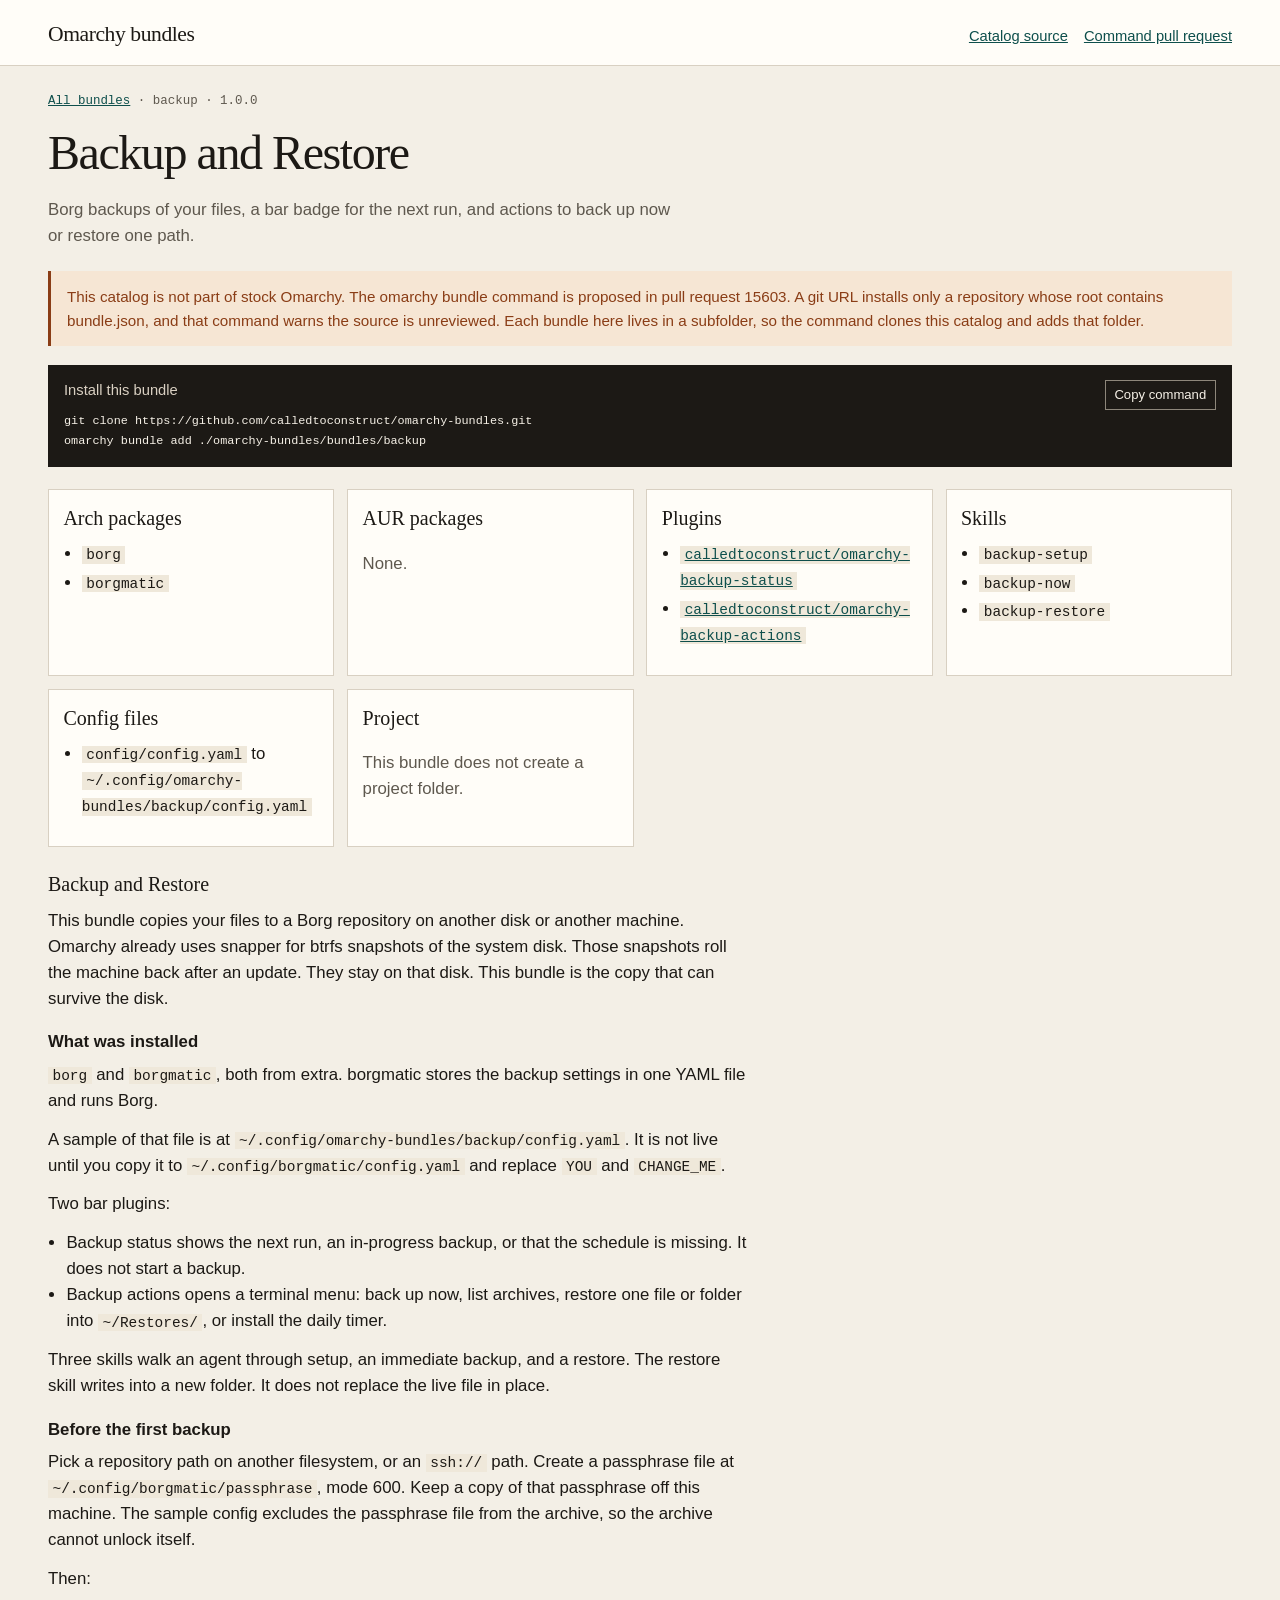
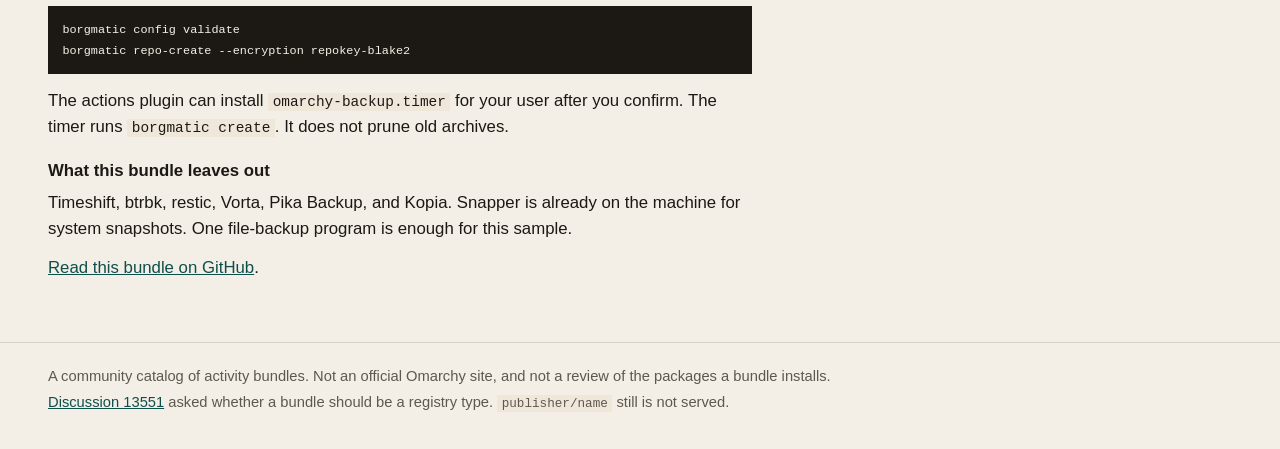
==== site/bundles/backup/index.html @ 12f72084 "Add a static catalog of the bundle install commands. scripts/build-site.py writes site/ from each bu" ====
<!DOCTYPE html>
<html lang="en">
<head>
<meta charset="utf-8">
<meta name="viewport" content="width=device-width, initial-scale=1">
<title>Backup and Restore · Omarchy bundles</title>
<link rel="stylesheet" href="../../css/site.css">
</head>
<body>
<a class="skip" href="#content">Skip to content</a>
<header class="site">
  <div class="wrap brand">
    <a class="mark" href="../../index.html">Omarchy bundles</a>
    <nav>
      <a href="https://github.com/calledtoconstruct/omarchy-bundles">Catalog source</a>
      <a href="https://github.com/omacom/omarchy/pull/15603">Command pull request</a>
    </nav>
  </div>
</header>

<main id="content" class="detail">
  <div class="wrap">
    <p class="kicker"><a href="../../index.html">All bundles</a> · backup · 1.0.0</p>
    <h1>Backup and Restore</h1>
    <p class="lede">Borg backups of your files, a bar badge for the next run, and actions to back up now or restore one path.</p>
    <p class="notice">This catalog is not part of stock Omarchy. The omarchy bundle command is proposed in pull request 15603. A git URL installs only a repository whose root contains bundle.json, and that command warns the source is unreviewed. Each bundle here lives in a subfolder, so the command clones this catalog and adds that folder.</p>
    <div class="install">
      <div class="row"><p>Install this bundle</p><button class="copy" type="button">Copy command</button></div>
      <pre><code>git clone https://github.com/calledtoconstruct/omarchy-bundles.git
omarchy bundle add ./omarchy-bundles/bundles/backup</code></pre>
    </div>
    <div class="facts">
      <section><h2>Arch packages</h2><ul><li><code>borg</code></li><li><code>borgmatic</code></li></ul></section>
      <section><h2>AUR packages</h2><p class="empty">None.</p></section>
      <section><h2>Plugins</h2><ul><li><a href="https://github.com/calledtoconstruct/omarchy-backup-status.git"><code>calledtoconstruct/omarchy-backup-status</code></a></li><li><a href="https://github.com/calledtoconstruct/omarchy-backup-actions.git"><code>calledtoconstruct/omarchy-backup-actions</code></a></li></ul></section>
      <section><h2>Skills</h2><ul><li><code>backup-setup</code></li><li><code>backup-now</code></li><li><code>backup-restore</code></li></ul></section>
      <section><h2>Config files</h2><ul><li><code>config/config.yaml</code> to <code>~/.config/omarchy-bundles/backup/config.yaml</code></li></ul></section>
      
      <section><h2>Project</h2><p class="empty">This bundle does not create a project folder.</p></section>
    </div>
    <article class="prose">
      <h2>Backup and Restore</h2>
<p>This bundle copies your files to a Borg repository on another disk or another machine. Omarchy already uses snapper for btrfs snapshots of the system disk. Those snapshots roll the machine back after an update. They stay on that disk. This bundle is the copy that can survive the disk.</p>
<h3>What was installed</h3>
<p><code>borg</code> and <code>borgmatic</code>, both from extra. borgmatic stores the backup settings in one YAML file and runs Borg.</p>
<p>A sample of that file is at <code>~/.config/omarchy-bundles/backup/config.yaml</code>. It is not live until you copy it to <code>~/.config/borgmatic/config.yaml</code> and replace <code>YOU</code> and <code>CHANGE_ME</code>.</p>
<p>Two bar plugins:</p>
<ul><li>Backup status shows the next run, an in-progress backup, or that the schedule is missing. It does not start a backup.</li><li>Backup actions opens a terminal menu: back up now, list archives, restore one file or folder into <code>~/Restores/</code>, or install the daily timer.</li></ul>
<p>Three skills walk an agent through setup, an immediate backup, and a restore. The restore skill writes into a new folder. It does not replace the live file in place.</p>
<h3>Before the first backup</h3>
<p>Pick a repository path on another filesystem, or an <code>ssh://</code> path. Create a passphrase file at <code>~/.config/borgmatic/passphrase</code>, mode 600. Keep a copy of that passphrase off this machine. The sample config excludes the passphrase file from the archive, so the archive cannot unlock itself.</p>
<p>Then:</p>
<pre><code>borgmatic config validate
borgmatic repo-create --encryption repokey-blake2</code></pre>
<p>The actions plugin can install <code>omarchy-backup.timer</code> for your user after you confirm. The timer runs <code>borgmatic create</code>. It does not prune old archives.</p>
<h3>What this bundle leaves out</h3>
<p>Timeshift, btrbk, restic, Vorta, Pika Backup, and Kopia. Snapper is already on the machine for system snapshots. One file-backup program is enough for this sample.</p>
      <p><a href="https://github.com/calledtoconstruct/omarchy-bundles/tree/main/bundles/backup">Read this bundle on GitHub</a>.</p>
    </article>
  </div>
</main>

<footer class="site">
  <div class="wrap">
    <p>A community catalog of activity bundles. Not an official Omarchy site, and not a review of the packages a bundle installs.</p>
    <p><a href="https://github.com/omacom/omarchy/discussions/13551">Discussion 13551</a> asked whether a bundle should be a registry type. <code>publisher/name</code> still is not served.</p>
  </div>
</footer>
<script>
document.querySelectorAll("button.copy").forEach(function (button) {
  button.addEventListener("click", function () {
    var text = button.parentElement.nextElementSibling.textContent;
    navigator.clipboard.writeText(text).then(function () {
      button.textContent = "Copied";
    });
  });
});
</script>
</body>
</html>
---- site/css/site.css ----
:root {
  --paper: #f3efe6;
  --paper-2: #fffdf8;
  --ink: #1c1915;
  --muted: #5e584e;
  --line: #d8d0c2;
  --accent: #0e4f4c;
  --accent-ink: #f4f7f6;
  --warn: #8a3d16;
  --warn-bg: #f6e6d4;
  --shadow: 0 1px 0 rgba(28, 25, 21, 0.04);
  --serif: "Iowan Old Style", Palatino, "Palatino Linotype", Georgia, serif;
  --sans: "Segoe UI", "Helvetica Neue", Helvetica, Arial, sans-serif;
  --mono: "IBM Plex Mono", "Source Code Pro", ui-monospace, monospace;
}

* { box-sizing: border-box; }

html { scroll-behavior: smooth; }

body {
  margin: 0;
  background: var(--paper);
  color: var(--ink);
  font-family: var(--sans);
  font-size: 1.05rem;
  line-height: 1.55;
}

a { color: var(--accent); }
a:hover { text-decoration-thickness: 2px; }

.skip {
  position: absolute;
  left: 1rem;
  top: -3rem;
  background: var(--ink);
  color: var(--paper);
  padding: 0.4rem 0.7rem;
}
.skip:focus { top: 0.6rem; }

.wrap {
  width: min(74rem, calc(100% - 2rem));
  margin: 0 auto;
}

header.site {
  border-bottom: 1px solid var(--line);
  background: var(--paper-2);
}

.brand {
  display: flex;
  justify-content: space-between;
  gap: 1rem;
  align-items: baseline;
  padding: 1.1rem 0 0.9rem;
}

.brand a.mark {
  color: var(--ink);
  text-decoration: none;
  font-family: var(--serif);
  font-size: 1.35rem;
  letter-spacing: -0.02em;
}

.brand nav { display: flex; gap: 1rem; font-size: 0.92rem; }

@media (max-width: 640px) {
  .brand { flex-direction: column; align-items: flex-start; }
}

.hero { padding: 2.2rem 0 1.2rem; }
.hero h1 {
  font-family: var(--serif);
  font-weight: 500;
  font-size: clamp(2.2rem, 5vw, 3.6rem);
  line-height: 1.05;
  letter-spacing: -0.03em;
  margin: 0 0 0.7rem;
}
.lede { max-width: 40rem; color: var(--muted); margin: 0; }

.notice {
  margin: 1.4rem 0 0;
  padding: 0.85rem 1rem;
  background: var(--warn-bg);
  color: var(--warn);
  border-left: 3px solid var(--warn);
  font-size: 0.95rem;
}

.grid {
  display: grid;
  grid-template-columns: repeat(auto-fill, minmax(18rem, 1fr));
  gap: 0.9rem;
  padding-bottom: 3rem;
}

.card {
  display: flex;
  flex-direction: column;
  gap: 0.55rem;
  background: var(--paper-2);
  border: 1px solid var(--line);
  box-shadow: var(--shadow);
  padding: 1rem 1rem 0.9rem;
  text-decoration: none;
  color: inherit;
  min-height: 12rem;
}
.card:hover { border-color: var(--accent); }
.card h2 {
  font-family: var(--serif);
  font-weight: 500;
  font-size: 1.45rem;
  margin: 0;
  letter-spacing: -0.02em;
}
.card p { margin: 0; color: var(--muted); flex: 1; }
.meta { font-family: var(--mono); font-size: 0.75rem; color: var(--muted); }

main.detail { padding: 1.6rem 0 3rem; }
main.detail h1 {
  font-family: var(--serif);
  font-weight: 500;
  font-size: clamp(2rem, 4vw, 3rem);
  letter-spacing: -0.03em;
  margin: 0.3rem 0 0.4rem;
}
.kicker { font-family: var(--mono); font-size: 0.78rem; color: var(--muted); margin: 0; }

.install {
  margin: 1.2rem 0 1.4rem;
  background: var(--ink);
  color: #f6f1e7;
  padding: 0.9rem 1rem 1rem;
}
.install p { margin: 0 0 0.55rem; color: #d9d0c2; font-size: 0.92rem; }
.install pre {
  margin: 0;
  overflow-x: auto;
  font-family: var(--mono);
  font-size: 0.86rem;
  line-height: 1.45;
}
.install .row { display: flex; justify-content: space-between; gap: 1rem; align-items: center; }
button.copy {
  font: inherit;
  font-size: 0.82rem;
  background: transparent;
  color: #f6f1e7;
  border: 1px solid #8d867a;
  padding: 0.25rem 0.55rem;
  cursor: pointer;
}
button.copy:hover, button.copy:focus { border-color: #f6f1e7; }

.facts {
  display: grid;
  grid-template-columns: repeat(auto-fit, minmax(16rem, 1fr));
  gap: 0.8rem;
  margin: 0 0 1.4rem;
}
.facts section {
  background: var(--paper-2);
  border: 1px solid var(--line);
  padding: 0.8rem 0.9rem 0.9rem;
}
.facts h2, .prose h2 {
  font-family: var(--serif);
  font-weight: 500;
  font-size: 1.25rem;
  margin: 0 0 0.45rem;
}
.facts ul, .prose ul, .prose ol { margin: 0.2rem 0 0.8rem; padding-left: 1.15rem; }
.facts li { margin: 0.15rem 0; }
.facts code, .prose code, code {
  font-family: var(--mono);
  font-size: 0.86em;
  background: #efe8da;
  padding: 0.05rem 0.28rem;
}
.install code { background: transparent; padding: 0; color: inherit; }

.prose { max-width: 44rem; }
.prose h3 { font-size: 1.05rem; margin: 1.1rem 0 0.3rem; }
.prose p { margin: 0.4rem 0 0.8rem; }
.prose blockquote {
  margin: 0.8rem 0;
  padding: 0.2rem 0 0.2rem 0.9rem;
  border-left: 3px solid var(--accent);
  color: var(--muted);
}
.prose pre {
  background: var(--ink);
  color: #f6f1e7;
  padding: 0.8rem 0.9rem;
  overflow-x: auto;
  font-family: var(--mono);
  font-size: 0.86rem;
}
.prose pre code { background: transparent; color: inherit; padding: 0; }
.prose table { border-collapse: collapse; width: 100%; margin: 0.6rem 0 1rem; font-size: 0.95rem; }
.prose th, .prose td { border-bottom: 1px solid var(--line); text-align: left; vertical-align: top; padding: 0.4rem 0.6rem 0.4rem 0; }
.prose th { font-weight: 600; }

footer.site {
  border-top: 1px solid var(--line);
  padding: 1.2rem 0 2rem;
  color: var(--muted);
  font-size: 0.92rem;
}
footer.site p { margin: 0.2rem 0; }

.empty { color: var(--muted); }
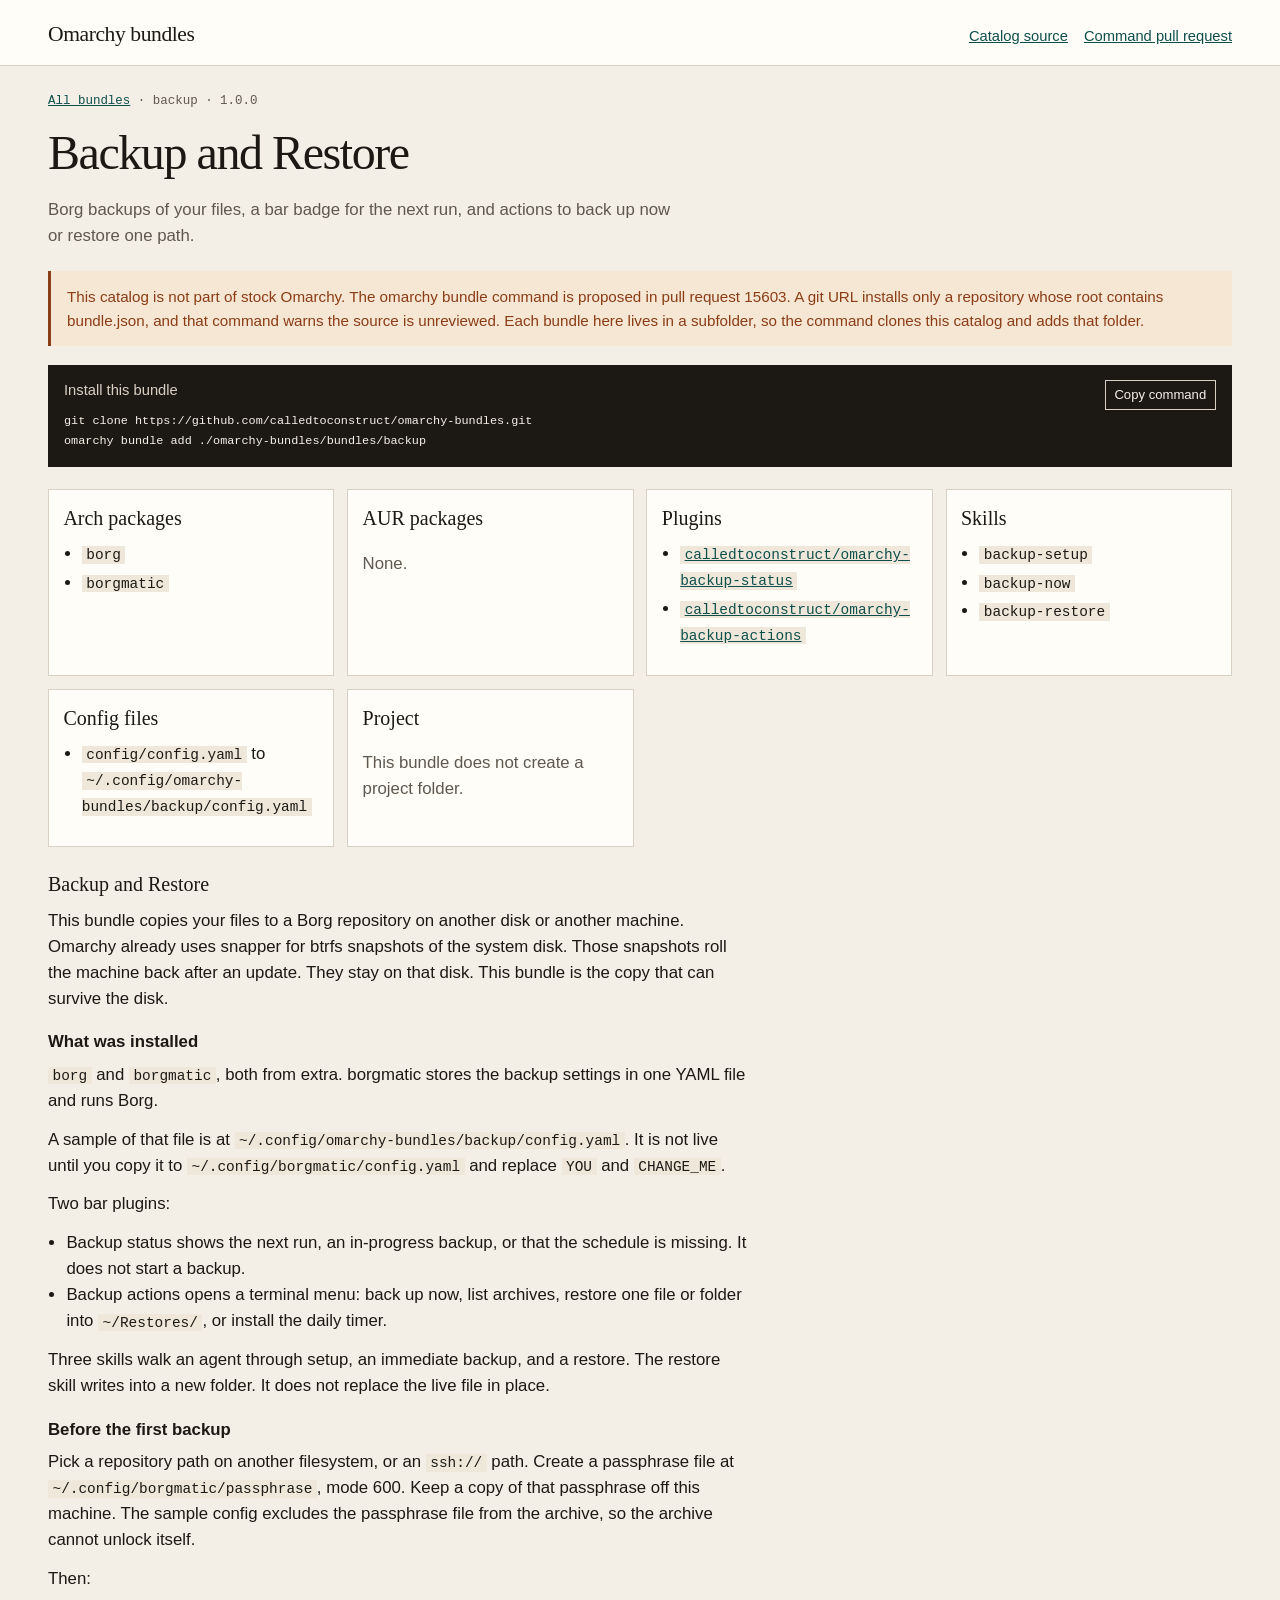
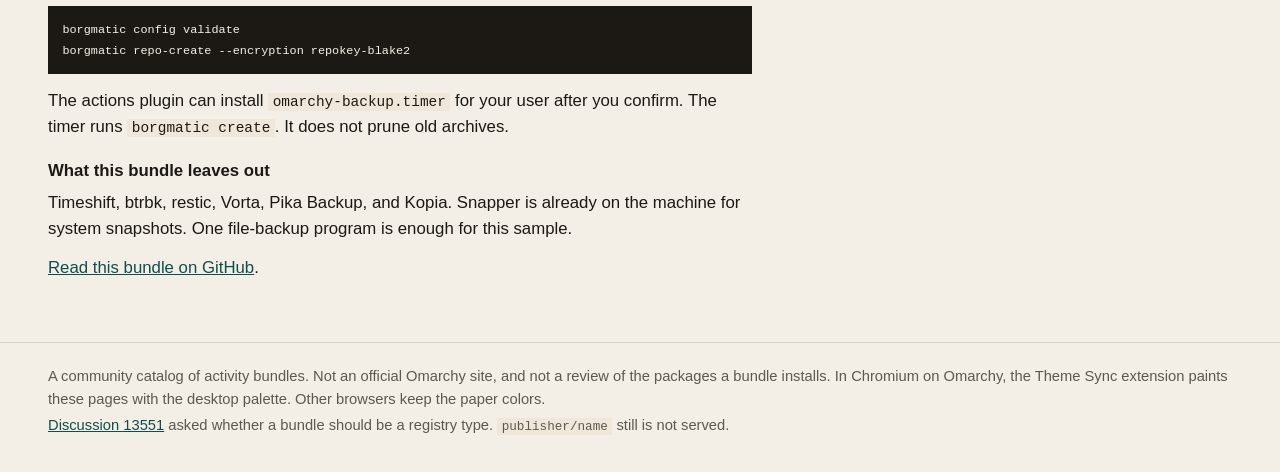
==== commit 9a8d5bb7: "Publish the catalog with GitHub Pages and theme colors. The pages workflow uploads site/. Chromium o" ====
--- a/site/bundles/backup/index.html
+++ b/site/bundles/backup/index.html
@@ -62,7 +62,7 @@
 
 <footer class="site">
   <div class="wrap">
-    <p>A community catalog of activity bundles. Not an official Omarchy site, and not a review of the packages a bundle installs.</p>
+    <p>A community catalog of activity bundles. Not an official Omarchy site, and not a review of the packages a bundle installs. In Chromium on Omarchy, the Theme Sync extension paints these pages with the desktop palette. Other browsers keep the paper colors.</p>
     <p><a href="https://github.com/omacom/omarchy/discussions/13551">Discussion 13551</a> asked whether a bundle should be a registry type. <code>publisher/name</code> still is not served.</p>
   </div>
 </footer>
--- a/site/css/site.css
+++ b/site/css/site.css
@@ -1,13 +1,18 @@
 :root {
-  --paper: #f3efe6;
-  --paper-2: #fffdf8;
-  --ink: #1c1915;
-  --muted: #5e584e;
-  --line: #d8d0c2;
-  --accent: #0e4f4c;
-  --accent-ink: #f4f7f6;
-  --warn: #8a3d16;
-  --warn-bg: #f6e6d4;
+  /* Fallbacks are the paper palette. Omarchy Theme Sync replaces them in Chromium. */
+  --paper: var(--omarchy-background, #f3efe6);
+  --paper-2: var(--omarchy-lighter-background, #fffdf8);
+  --ink: var(--omarchy-foreground, #1c1915);
+  --muted: var(--omarchy-dark-foreground, #5e584e);
+  --line: var(--omarchy-muted, #d8d0c2);
+  --accent: var(--omarchy-accent, #0e4f4c);
+  --accent-ink: var(--omarchy-bright-foreground, #f4f7f6);
+  --code-bg: var(--omarchy-selection, #efe8da);
+  --strip: var(--omarchy-darker-background, #1c1915);
+  --strip-ink: var(--omarchy-bright-foreground, #f6f1e7);
+  --strip-muted: var(--omarchy-light-foreground, #d9d0c2);
+  --warn: var(--omarchy-orange, #8a3d16);
+  --warn-bg: var(--omarchy-lighter-background, #f6e6d4);
   --shadow: 0 1px 0 rgba(28, 25, 21, 0.04);
   --serif: "Iowan Old Style", Palatino, "Palatino Linotype", Georgia, serif;
   --sans: "Segoe UI", "Helvetica Neue", Helvetica, Arial, sans-serif;
@@ -17,6 +22,8 @@
 * { box-sizing: border-box; }
 
 html { scroll-behavior: smooth; }
+html[data-omarchy-mode="dark"] { color-scheme: dark; }
+html[data-omarchy-mode="light"] { color-scheme: light; }
 
 body {
   margin: 0;
@@ -134,11 +141,11 @@
 
 .install {
   margin: 1.2rem 0 1.4rem;
-  background: var(--ink);
-  color: #f6f1e7;
+  background: var(--strip);
+  color: var(--strip-ink);
   padding: 0.9rem 1rem 1rem;
 }
-.install p { margin: 0 0 0.55rem; color: #d9d0c2; font-size: 0.92rem; }
+.install p { margin: 0 0 0.55rem; color: var(--strip-muted); font-size: 0.92rem; }
 .install pre {
   margin: 0;
   overflow-x: auto;
@@ -151,12 +158,12 @@
   font: inherit;
   font-size: 0.82rem;
   background: transparent;
-  color: #f6f1e7;
-  border: 1px solid #8d867a;
+  color: var(--strip-ink);
+  border: 1px solid var(--line);
   padding: 0.25rem 0.55rem;
   cursor: pointer;
 }
-button.copy:hover, button.copy:focus { border-color: #f6f1e7; }
+button.copy:hover, button.copy:focus { border-color: var(--strip-ink); }
 
 .facts {
   display: grid;
@@ -180,7 +187,7 @@
 .facts code, .prose code, code {
   font-family: var(--mono);
   font-size: 0.86em;
-  background: #efe8da;
+  background: var(--code-bg);
   padding: 0.05rem 0.28rem;
 }
 .install code { background: transparent; padding: 0; color: inherit; }
@@ -195,8 +202,8 @@
   color: var(--muted);
 }
 .prose pre {
-  background: var(--ink);
-  color: #f6f1e7;
+  background: var(--strip);
+  color: var(--strip-ink);
   padding: 0.8rem 0.9rem;
   overflow-x: auto;
   font-family: var(--mono);
